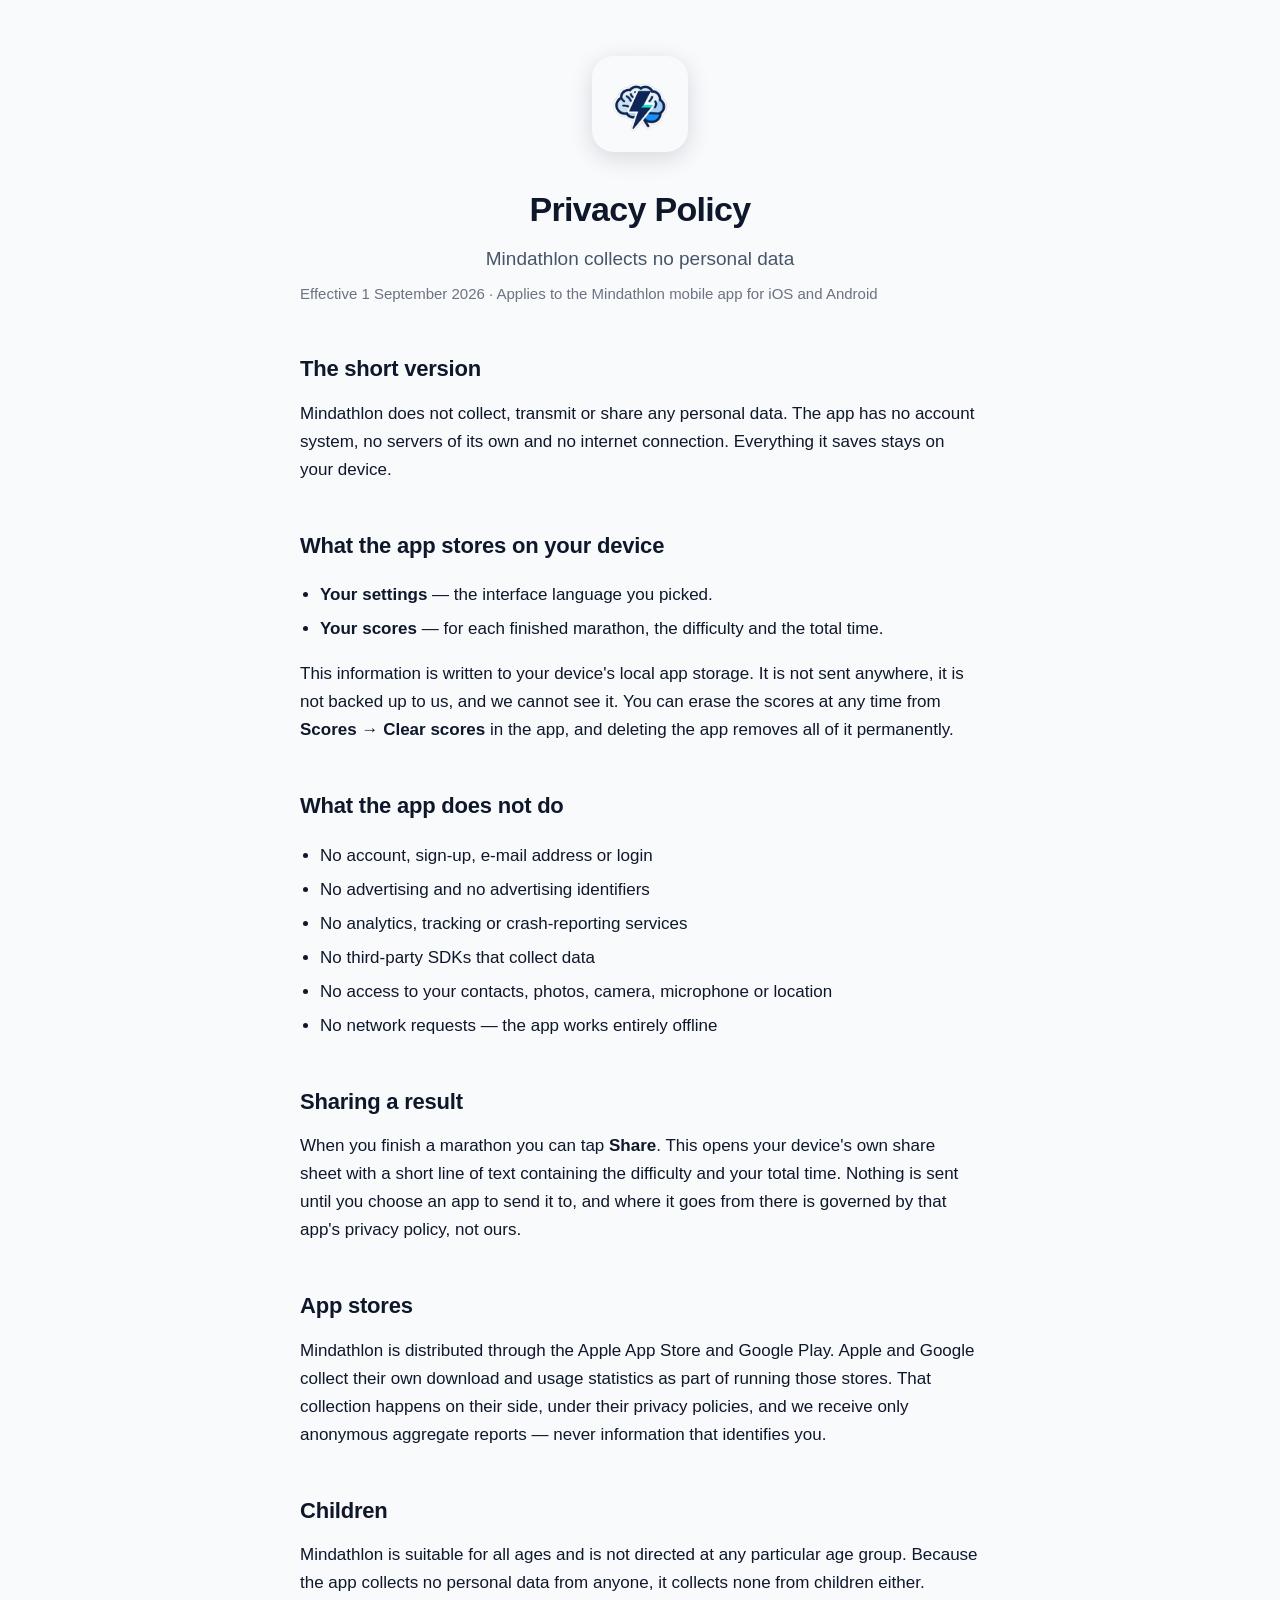
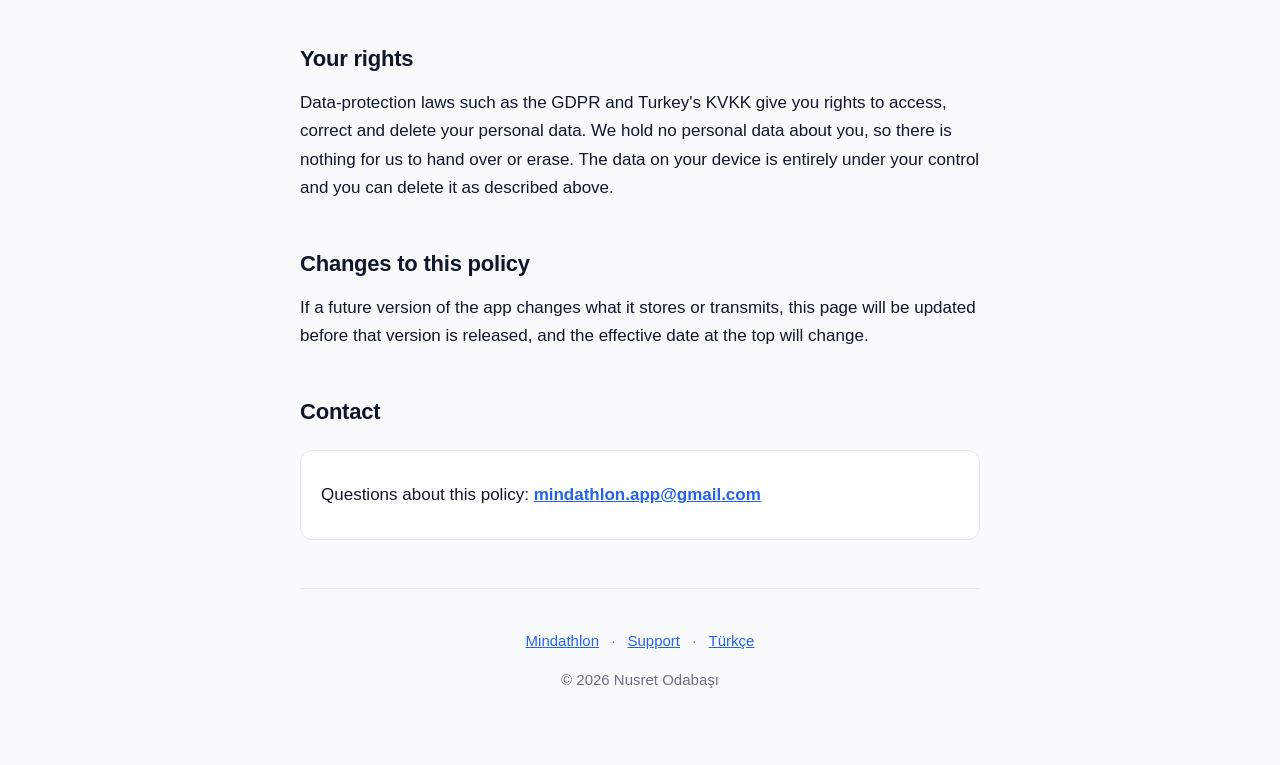
==== privacy/index.html @ 4aad87fe "Add Mindathlon website: landing, support and privacy pages in EN and TR" ====
<!DOCTYPE html>
<html lang="en">
<head>
<meta charset="utf-8">
<meta name="viewport" content="width=device-width, initial-scale=1">
<title>Mindathlon — Privacy Policy</title>
<meta name="description" content="Mindathlon collects no personal data. Everything the app stores stays on your device.">
<link rel="icon" href="../assets/logo.png">
<link rel="stylesheet" href="../assets/style.css">
<link rel="alternate" hreflang="en" href="https://nodabasi.github.io/mindathlon/privacy/">
<link rel="alternate" hreflang="tr" href="https://nodabasi.github.io/mindathlon/tr/privacy/">
</head>
<body>
<div class="wrap">

<header>
  <img src="../assets/logo.png" alt="Mindathlon">
  <h1>Privacy Policy</h1>
  <p class="tagline">Mindathlon collects no personal data</p>
</header>

<p class="meta">Effective 1 September 2026 · Applies to the Mindathlon mobile app for
iOS and Android</p>

<h2>The short version</h2>
<p>Mindathlon does not collect, transmit or share any personal data. The app has no
account system, no servers of its own and no internet connection. Everything it saves
stays on your device.</p>

<h2>What the app stores on your device</h2>
<ul class="plain">
  <li><b>Your settings</b> — the interface language you picked.</li>
  <li><b>Your scores</b> — for each finished marathon, the difficulty and the total time.</li>
</ul>
<p>This information is written to your device's local app storage. It is not sent
anywhere, it is not backed up to us, and we cannot see it. You can erase the scores at
any time from <b>Scores → Clear scores</b> in the app, and deleting the app removes all
of it permanently.</p>

<h2>What the app does not do</h2>
<ul class="plain">
  <li>No account, sign-up, e-mail address or login</li>
  <li>No advertising and no advertising identifiers</li>
  <li>No analytics, tracking or crash-reporting services</li>
  <li>No third-party SDKs that collect data</li>
  <li>No access to your contacts, photos, camera, microphone or location</li>
  <li>No network requests — the app works entirely offline</li>
</ul>

<h2>Sharing a result</h2>
<p>When you finish a marathon you can tap <b>Share</b>. This opens your device's own
share sheet with a short line of text containing the difficulty and your total time.
Nothing is sent until you choose an app to send it to, and where it goes from there is
governed by that app's privacy policy, not ours.</p>

<h2>App stores</h2>
<p>Mindathlon is distributed through the Apple App Store and Google Play. Apple and
Google collect their own download and usage statistics as part of running those stores.
That collection happens on their side, under their privacy policies, and we receive only
anonymous aggregate reports — never information that identifies you.</p>

<h2>Children</h2>
<p>Mindathlon is suitable for all ages and is not directed at any particular age group.
Because the app collects no personal data from anyone, it collects none from children
either.</p>

<h2>Your rights</h2>
<p>Data-protection laws such as the GDPR and Turkey's KVKK give you rights to access,
correct and delete your personal data. We hold no personal data about you, so there is
nothing for us to hand over or erase. The data on your device is entirely under your
control and you can delete it as described above.</p>

<h2>Changes to this policy</h2>
<p>If a future version of the app changes what it stores or transmits, this page will be
updated before that version is released, and the effective date at the top will change.</p>

<h2>Contact</h2>
<div class="contact">
  <p>Questions about this policy:
  <a href="mailto:mindathlon.app@gmail.com">mindathlon.app@gmail.com</a></p>
</div>

<hr>
<footer>
  <a href="../">Mindathlon</a> ·
  <a href="../support/">Support</a> ·
  <a href="../tr/privacy/" hreflang="tr">Türkçe</a>
  <div class="copyright">© 2026 Nusret Odabaşı</div>
</footer>

</div>
</body>
</html>
---- assets/style.css ----
/* Shared stylesheet for every page. Palette mirrors the app: slate ink on a
   near-white ground, with the four game colours used as accents. */

:root {
  --ink: #0f172a;
  --ink-soft: #475569;
  --ink-faint: #6b7280;
  --ground: #f8fafc;
  --card: #ffffff;
  --line: #e2e8f0;
  --blue: #2563eb;
  --green: #16a34a;
  --red: #dc2626;
  --yellow: #ca8a04;
}

@media (prefers-color-scheme: dark) {
  :root {
    --ink: #f1f5f9;
    --ink-soft: #cbd5e1;
    --ink-faint: #94a3b8;
    --ground: #0f172a;
    --card: #172033;
    --line: #334155;
    --blue: #60a5fa;
    --green: #4ade80;
    --red: #f87171;
    --yellow: #fde047;
  }
}

* { box-sizing: border-box; }

body {
  margin: 0;
  padding: 0 20px 72px;
  background: var(--ground);
  color: var(--ink);
  font: 17px/1.65 -apple-system, BlinkMacSystemFont, "Segoe UI", Roboto, Helvetica, Arial, sans-serif;
  -webkit-text-size-adjust: 100%;
}

.wrap { max-width: 680px; margin: 0 auto; }

/* Header */

header { padding: 56px 0 8px; text-align: center; }

header img {
  width: 96px;
  height: 96px;
  border-radius: 22px;
  box-shadow: 0 6px 24px rgb(15 23 42 / 0.14);
}

h1 {
  margin: 20px 0 6px;
  font-size: 34px;
  letter-spacing: -0.02em;
}

.tagline {
  margin: 0;
  color: var(--ink-soft);
  font-size: 19px;
}

/* Sections */

h2 {
  margin: 44px 0 12px;
  font-size: 22px;
  letter-spacing: -0.01em;
}

h3 {
  margin: 28px 0 4px;
  font-size: 17px;
}

p { margin: 12px 0; }

a { color: var(--blue); }

hr {
  margin: 48px 0 0;
  border: 0;
  border-top: 1px solid var(--line);
}

/* Game list on the landing page */

.games { list-style: none; margin: 16px 0; padding: 0; }

.games li {
  background: var(--card);
  border: 1px solid var(--line);
  border-radius: 12px;
  padding: 14px 16px;
  margin-bottom: 10px;
}

.games b { display: block; }

.games span { color: var(--ink-soft); font-size: 15px; }

.games li:nth-child(1) b { color: var(--green); }
.games li:nth-child(2) b { color: var(--red); }
.games li:nth-child(3) b { color: var(--blue); }
.games li:nth-child(4) b { color: var(--yellow); }
.games li:nth-child(5) b { color: var(--green); }
.games li:nth-child(6) b { color: var(--blue); }

/* Plain bullet lists */

ul.plain { padding-left: 20px; }
ul.plain li { margin: 6px 0; }

/* Contact box */

.contact {
  background: var(--card);
  border: 1px solid var(--line);
  border-radius: 12px;
  padding: 18px 20px;
  margin: 20px 0;
}

.contact a { font-weight: 600; }

/* Meta line under a policy heading */

.meta { color: var(--ink-faint); font-size: 15px; margin-top: 0; }

/* Footer */

footer {
  margin-top: 20px;
  padding-top: 20px;
  color: var(--ink-faint);
  font-size: 15px;
  text-align: center;
}

footer a { margin: 0 8px; white-space: nowrap; }

footer .copyright { margin-top: 14px; }
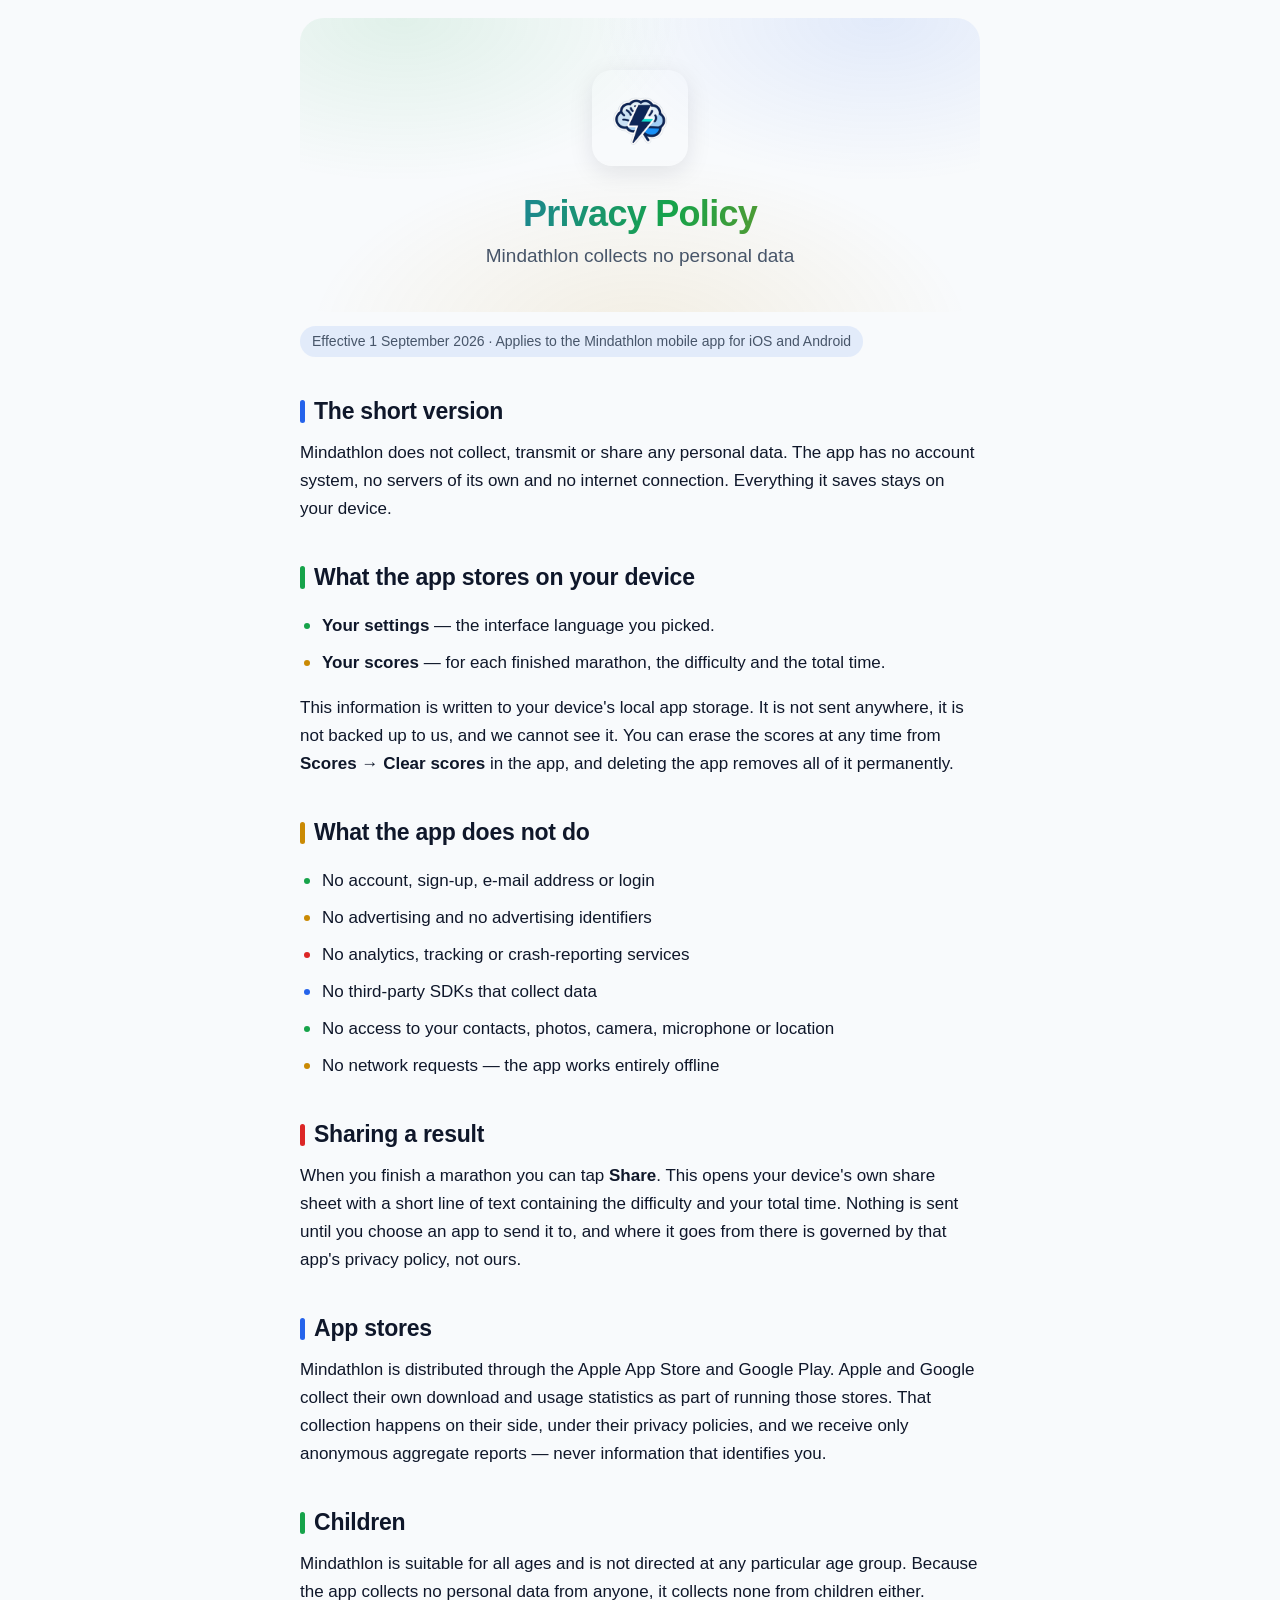
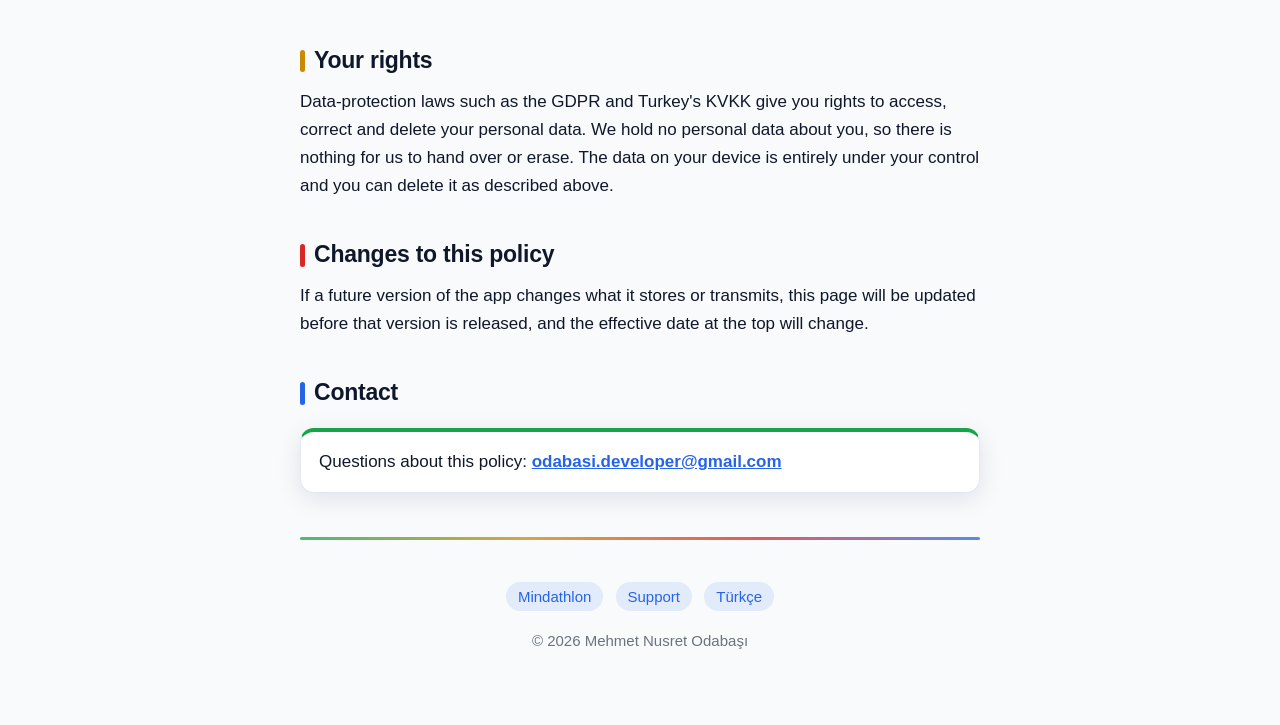
==== commit 67d75012: "Use odabasi.developer@gmail.com, full copyright name, colourful mobile-first styling" ====
--- a/privacy/index.html
+++ b/privacy/index.html
@@ -77,15 +77,15 @@
 <h2>Contact</h2>
 <div class="contact">
   <p>Questions about this policy:
-  <a href="mailto:mindathlon.app@gmail.com">mindathlon.app@gmail.com</a></p>
+  <a href="mailto:odabasi.developer@gmail.com">odabasi.developer@gmail.com</a></p>
 </div>
 
 <hr>
 <footer>
-  <a href="../">Mindathlon</a> ·
-  <a href="../support/">Support</a> ·
+  <a href="../">Mindathlon</a>
+  <a href="../support/">Support</a>
   <a href="../tr/privacy/" hreflang="tr">Türkçe</a>
-  <div class="copyright">© 2026 Nusret Odabaşı</div>
+  <div class="copyright">© 2026 Mehmet Nusret Odabaşı</div>
 </footer>
 
 </div>
--- a/assets/style.css
+++ b/assets/style.css
@@ -1,5 +1,9 @@
 /* Shared stylesheet for every page. Palette mirrors the app: slate ink on a
-   near-white ground, with the four game colours used as accents. */
+   near-white ground, with the four game colours (green, red, yellow, blue)
+   carried through headings, cards and bullets as accents.
+
+   Mobile first: the base rules target a phone, and the only media queries widen
+   things for larger screens or adapt to a dark colour scheme. */
 
 :root {
   --ink: #0f172a;
@@ -8,10 +12,19 @@
   --ground: #f8fafc;
   --card: #ffffff;
   --line: #e2e8f0;
-  --blue: #2563eb;
+
   --green: #16a34a;
   --red: #dc2626;
   --yellow: #ca8a04;
+  --blue: #2563eb;
+
+  /* Same four hues at low alpha, for card and badge fills. */
+  --green-tint: #16a34a1a;
+  --red-tint: #dc26261a;
+  --yellow-tint: #ca8a041a;
+  --blue-tint: #2563eb1a;
+
+  --shadow: 0 6px 24px rgb(15 23 42 / 0.10);
 }
 
 @media (prefers-color-scheme: dark) {
@@ -19,13 +32,21 @@
     --ink: #f1f5f9;
     --ink-soft: #cbd5e1;
     --ink-faint: #94a3b8;
-    --ground: #0f172a;
+    --ground: #0b1220;
     --card: #172033;
     --line: #334155;
-    --blue: #60a5fa;
+
     --green: #4ade80;
     --red: #f87171;
     --yellow: #fde047;
+    --blue: #60a5fa;
+
+    --green-tint: #4ade8024;
+    --red-tint: #f8717124;
+    --yellow-tint: #fde04724;
+    --blue-tint: #60a5fa24;
+
+    --shadow: 0 6px 24px rgb(0 0 0 / 0.35);
   }
 }
 
@@ -33,49 +54,86 @@
 
 body {
   margin: 0;
-  padding: 0 20px 72px;
+  padding: 0 18px 64px;
   background: var(--ground);
   color: var(--ink);
   font: 17px/1.65 -apple-system, BlinkMacSystemFont, "Segoe UI", Roboto, Helvetica, Arial, sans-serif;
   -webkit-text-size-adjust: 100%;
-}
+  overflow-wrap: break-word;
+}
+
+img { max-width: 100%; }
 
 .wrap { max-width: 680px; margin: 0 auto; }
 
-/* Header */
-
-header { padding: 56px 0 8px; text-align: center; }
+/* Header — a tinted band carrying all four game colours */
+
+header {
+  position: relative;
+  margin: 18px 0 8px;
+  padding: 40px 20px 32px;
+  text-align: center;
+  border-radius: 24px;
+  background:
+    radial-gradient(60% 80% at 15% 0%, var(--green-tint), transparent 70%),
+    radial-gradient(60% 80% at 85% 0%, var(--blue-tint), transparent 70%),
+    radial-gradient(70% 90% at 50% 110%, var(--yellow-tint), transparent 70%);
+}
 
 header img {
-  width: 96px;
-  height: 96px;
-  border-radius: 22px;
-  box-shadow: 0 6px 24px rgb(15 23 42 / 0.14);
+  width: 84px;
+  height: 84px;
+  border-radius: 20px;
+  box-shadow: var(--shadow);
 }
 
 h1 {
-  margin: 20px 0 6px;
-  font-size: 34px;
+  margin: 18px 0 6px;
+  font-size: clamp(28px, 8vw, 36px);
+  line-height: 1.15;
   letter-spacing: -0.02em;
+  background: linear-gradient(100deg, var(--blue), var(--green) 55%, var(--yellow));
+  -webkit-background-clip: text;
+  background-clip: text;
+  color: transparent;
 }
 
 .tagline {
   margin: 0;
   color: var(--ink-soft);
-  font-size: 19px;
-}
-
-/* Sections */
+  font-size: clamp(16px, 4.4vw, 19px);
+}
+
+/* Section headings — a coloured bar that cycles through the four hues */
 
 h2 {
-  margin: 44px 0 12px;
-  font-size: 22px;
+  position: relative;
+  margin: 40px 0 12px;
+  padding-left: 14px;
+  font-size: clamp(20px, 5.4vw, 23px);
+  line-height: 1.3;
   letter-spacing: -0.01em;
 }
 
+h2::before {
+  content: "";
+  position: absolute;
+  left: 0;
+  top: 0.16em;
+  bottom: 0.16em;
+  width: 5px;
+  border-radius: 3px;
+  background: var(--blue);
+}
+
+h2:nth-of-type(4n + 2)::before { background: var(--green); }
+h2:nth-of-type(4n + 3)::before { background: var(--yellow); }
+h2:nth-of-type(4n + 4)::before { background: var(--red); }
+
 h3 {
-  margin: 28px 0 4px;
+  margin: 26px 0 4px;
   font-size: 17px;
+  color: var(--blue);
 }
 
 p { margin: 12px 0; }
@@ -83,65 +141,147 @@
 a { color: var(--blue); }
 
 hr {
-  margin: 48px 0 0;
+  margin: 44px 0 0;
   border: 0;
-  border-top: 1px solid var(--line);
-}
-
-/* Game list on the landing page */
-
-.games { list-style: none; margin: 16px 0; padding: 0; }
+  height: 3px;
+  border-radius: 2px;
+  background: linear-gradient(90deg, var(--green), var(--yellow), var(--red), var(--blue));
+  opacity: 0.75;
+}
+
+/* Stage list on the landing page — numbered badge in each game's own colour */
+
+.games {
+  list-style: none;
+  margin: 18px 0;
+  padding: 0;
+  counter-reset: stage;
+}
 
 .games li {
+  position: relative;
+  counter-increment: stage;
   background: var(--card);
   border: 1px solid var(--line);
-  border-radius: 12px;
-  padding: 14px 16px;
+  border-left: 5px solid var(--blue);
+  border-radius: 14px;
+  padding: 14px 16px 14px 56px;
   margin-bottom: 10px;
-}
-
-.games b { display: block; }
+  box-shadow: var(--shadow);
+}
+
+.games li::before {
+  content: counter(stage);
+  position: absolute;
+  left: 14px;
+  top: 15px;
+  width: 28px;
+  height: 28px;
+  border-radius: 50%;
+  display: grid;
+  place-items: center;
+  font-size: 14px;
+  font-weight: 700;
+  color: var(--blue);
+  background: var(--blue-tint);
+}
+
+.games b { display: block; font-size: 17px; }
 
 .games span { color: var(--ink-soft); font-size: 15px; }
 
+.games li:nth-child(1) { border-left-color: var(--green); }
 .games li:nth-child(1) b { color: var(--green); }
+.games li:nth-child(1)::before { color: var(--green); background: var(--green-tint); }
+
+.games li:nth-child(2) { border-left-color: var(--red); }
 .games li:nth-child(2) b { color: var(--red); }
+.games li:nth-child(2)::before { color: var(--red); background: var(--red-tint); }
+
+.games li:nth-child(3) { border-left-color: var(--blue); }
 .games li:nth-child(3) b { color: var(--blue); }
+
+.games li:nth-child(4) { border-left-color: var(--yellow); }
 .games li:nth-child(4) b { color: var(--yellow); }
+.games li:nth-child(4)::before { color: var(--yellow); background: var(--yellow-tint); }
+
+.games li:nth-child(5) { border-left-color: var(--green); }
 .games li:nth-child(5) b { color: var(--green); }
+.games li:nth-child(5)::before { color: var(--green); background: var(--green-tint); }
+
+.games li:nth-child(6) { border-left-color: var(--blue); }
 .games li:nth-child(6) b { color: var(--blue); }
 
-/* Plain bullet lists */
-
-ul.plain { padding-left: 20px; }
-ul.plain li { margin: 6px 0; }
+/* Plain bullet lists — coloured markers, cycling */
+
+ul.plain { padding-left: 22px; }
+
+ul.plain li { margin: 7px 0; }
+
+ul.plain li::marker { color: var(--blue); font-size: 1.1em; }
+ul.plain li:nth-child(4n + 1)::marker { color: var(--green); }
+ul.plain li:nth-child(4n + 2)::marker { color: var(--yellow); }
+ul.plain li:nth-child(4n + 3)::marker { color: var(--red); }
 
 /* Contact box */
 
 .contact {
   background: var(--card);
   border: 1px solid var(--line);
-  border-radius: 12px;
-  padding: 18px 20px;
+  border-top: 4px solid var(--green);
+  border-radius: 14px;
+  padding: 16px 18px;
   margin: 20px 0;
-}
-
+  box-shadow: var(--shadow);
+}
+
+.contact p:first-child { margin-top: 0; }
+.contact p:last-child { margin-bottom: 0; }
 .contact a { font-weight: 600; }
 
-/* Meta line under a policy heading */
-
-.meta { color: var(--ink-faint); font-size: 15px; margin-top: 0; }
+/* Effective-date line under a policy heading */
+
+.meta {
+  display: inline-block;
+  margin: 6px 0 0;
+  padding: 5px 12px;
+  border-radius: 999px;
+  background: var(--blue-tint);
+  color: var(--ink-soft);
+  font-size: 14px;
+  line-height: 1.5;
+}
 
 /* Footer */
 
 footer {
-  margin-top: 20px;
-  padding-top: 20px;
+  margin-top: 22px;
+  padding-top: 18px;
   color: var(--ink-faint);
   font-size: 15px;
+  line-height: 2.2;
   text-align: center;
 }
 
-footer a { margin: 0 8px; white-space: nowrap; }
-
-footer .copyright { margin-top: 14px; }
+footer a {
+  margin: 0 4px;
+  padding: 6px 12px;
+  border-radius: 999px;
+  background: var(--blue-tint);
+  color: var(--blue);
+  text-decoration: none;
+  white-space: nowrap;
+}
+
+footer a:hover { text-decoration: underline; }
+
+footer .copyright { margin-top: 16px; line-height: 1.6; }
+
+/* Wider screens */
+
+@media (min-width: 560px) {
+  body { padding: 0 24px 72px; }
+  header { padding: 52px 24px 40px; }
+  header img { width: 96px; height: 96px; }
+  .games li { padding-right: 20px; }
+}
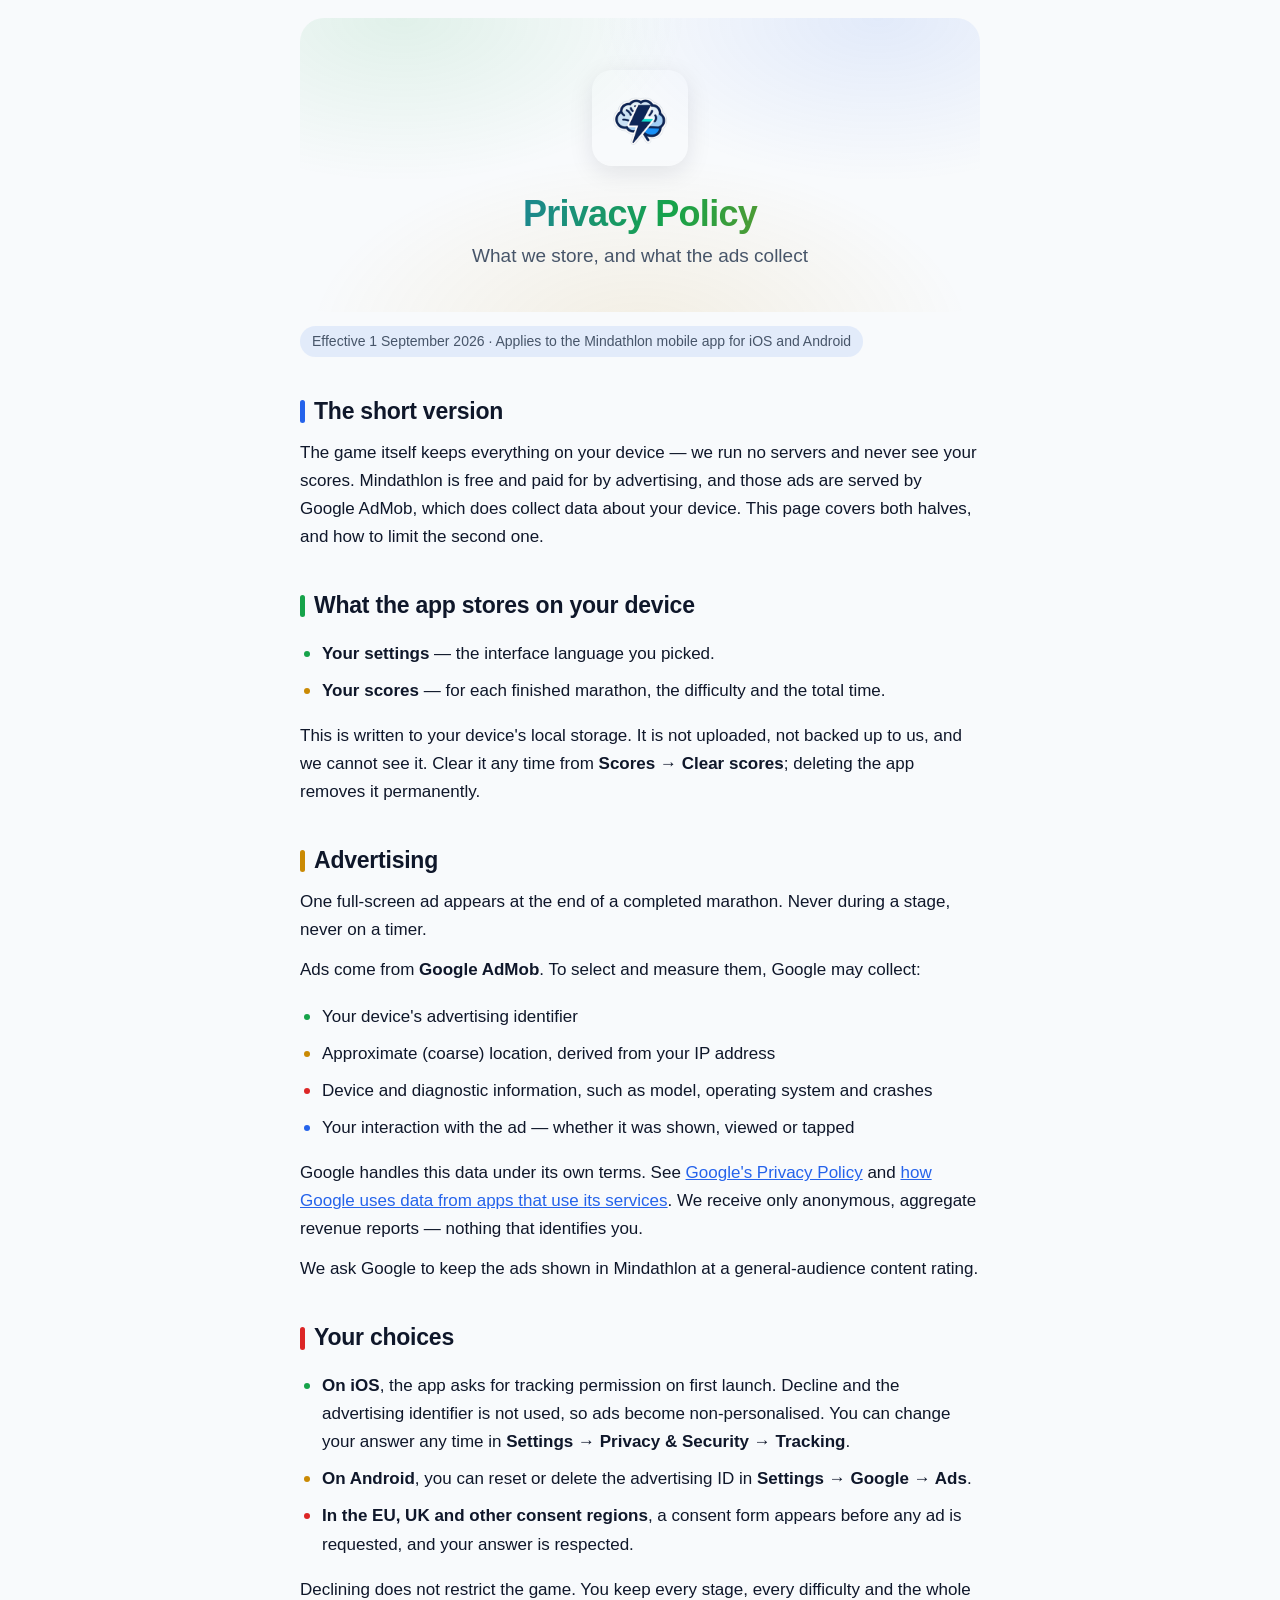
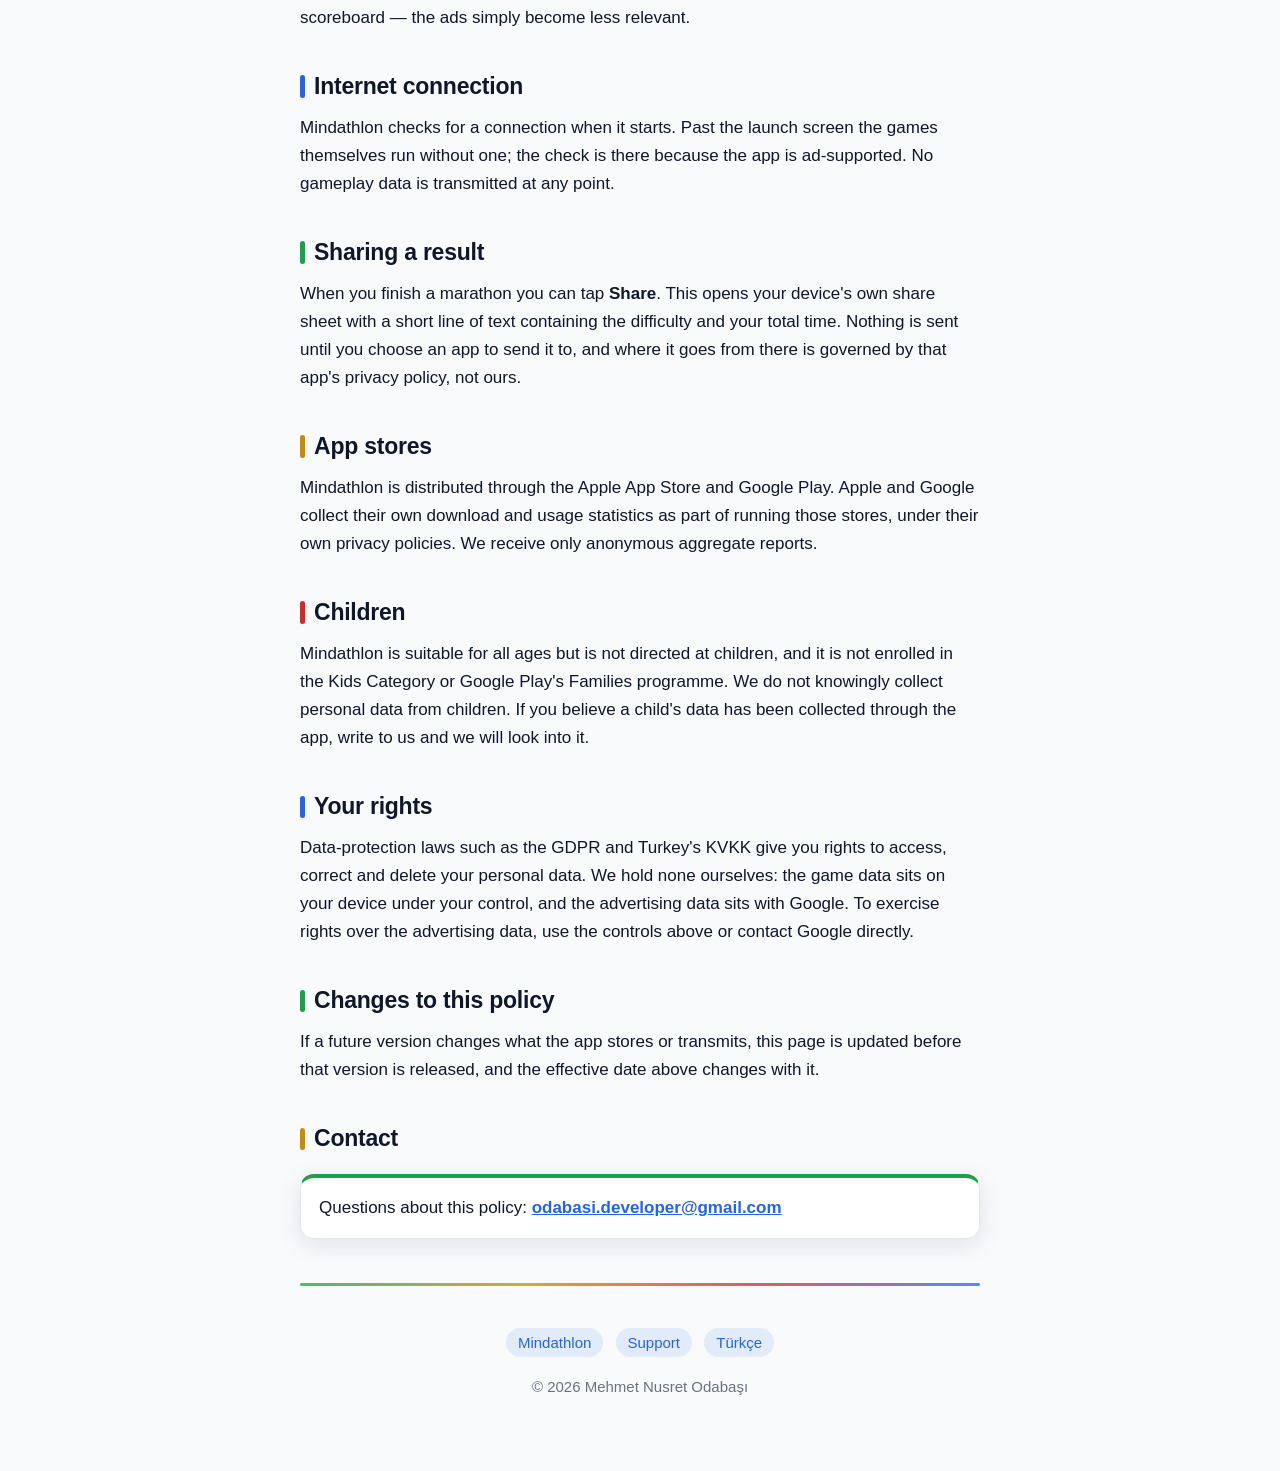
==== commit 361a654b: "Rewrite privacy and feature claims for the ad-supported build The app now shows an AdMob interstitia" ====
--- a/privacy/index.html
+++ b/privacy/index.html
@@ -4,7 +4,7 @@
 <meta charset="utf-8">
 <meta name="viewport" content="width=device-width, initial-scale=1">
 <title>Mindathlon — Privacy Policy</title>
-<meta name="description" content="Mindathlon collects no personal data. Everything the app stores stays on your device.">
+<meta name="description" content="What Mindathlon stores on your device, what Google AdMob collects to show ads, and how to control it.">
 <link rel="icon" href="../assets/logo.png">
 <link rel="stylesheet" href="../assets/style.css">
 <link rel="alternate" hreflang="en" href="https://nodabasi.github.io/mindathlon/privacy/">
@@ -16,36 +16,62 @@
 <header>
   <img src="../assets/logo.png" alt="Mindathlon">
   <h1>Privacy Policy</h1>
-  <p class="tagline">Mindathlon collects no personal data</p>
+  <p class="tagline">What we store, and what the ads collect</p>
 </header>
 
 <p class="meta">Effective 1 September 2026 · Applies to the Mindathlon mobile app for
 iOS and Android</p>
 
 <h2>The short version</h2>
-<p>Mindathlon does not collect, transmit or share any personal data. The app has no
-account system, no servers of its own and no internet connection. Everything it saves
-stays on your device.</p>
+<p>The game itself keeps everything on your device — we run no servers and never see
+your scores. Mindathlon is free and paid for by advertising, and those ads are served by
+Google AdMob, which does collect data about your device. This page covers both halves,
+and how to limit the second one.</p>
 
 <h2>What the app stores on your device</h2>
 <ul class="plain">
   <li><b>Your settings</b> — the interface language you picked.</li>
   <li><b>Your scores</b> — for each finished marathon, the difficulty and the total time.</li>
 </ul>
-<p>This information is written to your device's local app storage. It is not sent
-anywhere, it is not backed up to us, and we cannot see it. You can erase the scores at
-any time from <b>Scores → Clear scores</b> in the app, and deleting the app removes all
-of it permanently.</p>
+<p>This is written to your device's local storage. It is not uploaded, not backed up to
+us, and we cannot see it. Clear it any time from <b>Scores → Clear scores</b>; deleting
+the app removes it permanently.</p>
 
-<h2>What the app does not do</h2>
+<h2>Advertising</h2>
+<p>One full-screen ad appears at the end of a completed marathon. Never during a stage,
+never on a timer.</p>
+<p>Ads come from <b>Google AdMob</b>. To select and measure them, Google may collect:</p>
 <ul class="plain">
-  <li>No account, sign-up, e-mail address or login</li>
-  <li>No advertising and no advertising identifiers</li>
-  <li>No analytics, tracking or crash-reporting services</li>
-  <li>No third-party SDKs that collect data</li>
-  <li>No access to your contacts, photos, camera, microphone or location</li>
-  <li>No network requests — the app works entirely offline</li>
+  <li>Your device's advertising identifier</li>
+  <li>Approximate (coarse) location, derived from your IP address</li>
+  <li>Device and diagnostic information, such as model, operating system and crashes</li>
+  <li>Your interaction with the ad — whether it was shown, viewed or tapped</li>
 </ul>
+<p>Google handles this data under its own terms. See
+<a href="https://policies.google.com/privacy">Google's Privacy Policy</a> and
+<a href="https://business.safety.google/adsservices/">how Google uses data from apps that
+use its services</a>. We receive only anonymous, aggregate revenue reports — nothing that
+identifies you.</p>
+<p>We ask Google to keep the ads shown in Mindathlon at a general-audience content
+rating.</p>
+
+<h2>Your choices</h2>
+<ul class="plain">
+  <li><b>On iOS</b>, the app asks for tracking permission on first launch. Decline and the
+  advertising identifier is not used, so ads become non-personalised. You can change your
+  answer any time in <b>Settings → Privacy &amp; Security → Tracking</b>.</li>
+  <li><b>On Android</b>, you can reset or delete the advertising ID in
+  <b>Settings → Google → Ads</b>.</li>
+  <li><b>In the EU, UK and other consent regions</b>, a consent form appears before any ad
+  is requested, and your answer is respected.</li>
+</ul>
+<p>Declining does not restrict the game. You keep every stage, every difficulty and the
+whole scoreboard — the ads simply become less relevant.</p>
+
+<h2>Internet connection</h2>
+<p>Mindathlon checks for a connection when it starts. Past the launch screen the games
+themselves run without one; the check is there because the app is ad-supported. No
+gameplay data is transmitted at any point.</p>
 
 <h2>Sharing a result</h2>
 <p>When you finish a marathon you can tap <b>Share</b>. This opens your device's own
@@ -55,24 +81,24 @@
 
 <h2>App stores</h2>
 <p>Mindathlon is distributed through the Apple App Store and Google Play. Apple and
-Google collect their own download and usage statistics as part of running those stores.
-That collection happens on their side, under their privacy policies, and we receive only
-anonymous aggregate reports — never information that identifies you.</p>
+Google collect their own download and usage statistics as part of running those stores,
+under their own privacy policies. We receive only anonymous aggregate reports.</p>
 
 <h2>Children</h2>
-<p>Mindathlon is suitable for all ages and is not directed at any particular age group.
-Because the app collects no personal data from anyone, it collects none from children
-either.</p>
+<p>Mindathlon is suitable for all ages but is not directed at children, and it is not
+enrolled in the Kids Category or Google Play's Families programme. We do not knowingly
+collect personal data from children. If you believe a child's data has been collected
+through the app, write to us and we will look into it.</p>
 
 <h2>Your rights</h2>
 <p>Data-protection laws such as the GDPR and Turkey's KVKK give you rights to access,
-correct and delete your personal data. We hold no personal data about you, so there is
-nothing for us to hand over or erase. The data on your device is entirely under your
-control and you can delete it as described above.</p>
+correct and delete your personal data. We hold none ourselves: the game data sits on your
+device under your control, and the advertising data sits with Google. To exercise rights
+over the advertising data, use the controls above or contact Google directly.</p>
 
 <h2>Changes to this policy</h2>
-<p>If a future version of the app changes what it stores or transmits, this page will be
-updated before that version is released, and the effective date at the top will change.</p>
+<p>If a future version changes what the app stores or transmits, this page is updated
+before that version is released, and the effective date above changes with it.</p>
 
 <h2>Contact</h2>
 <div class="contact">
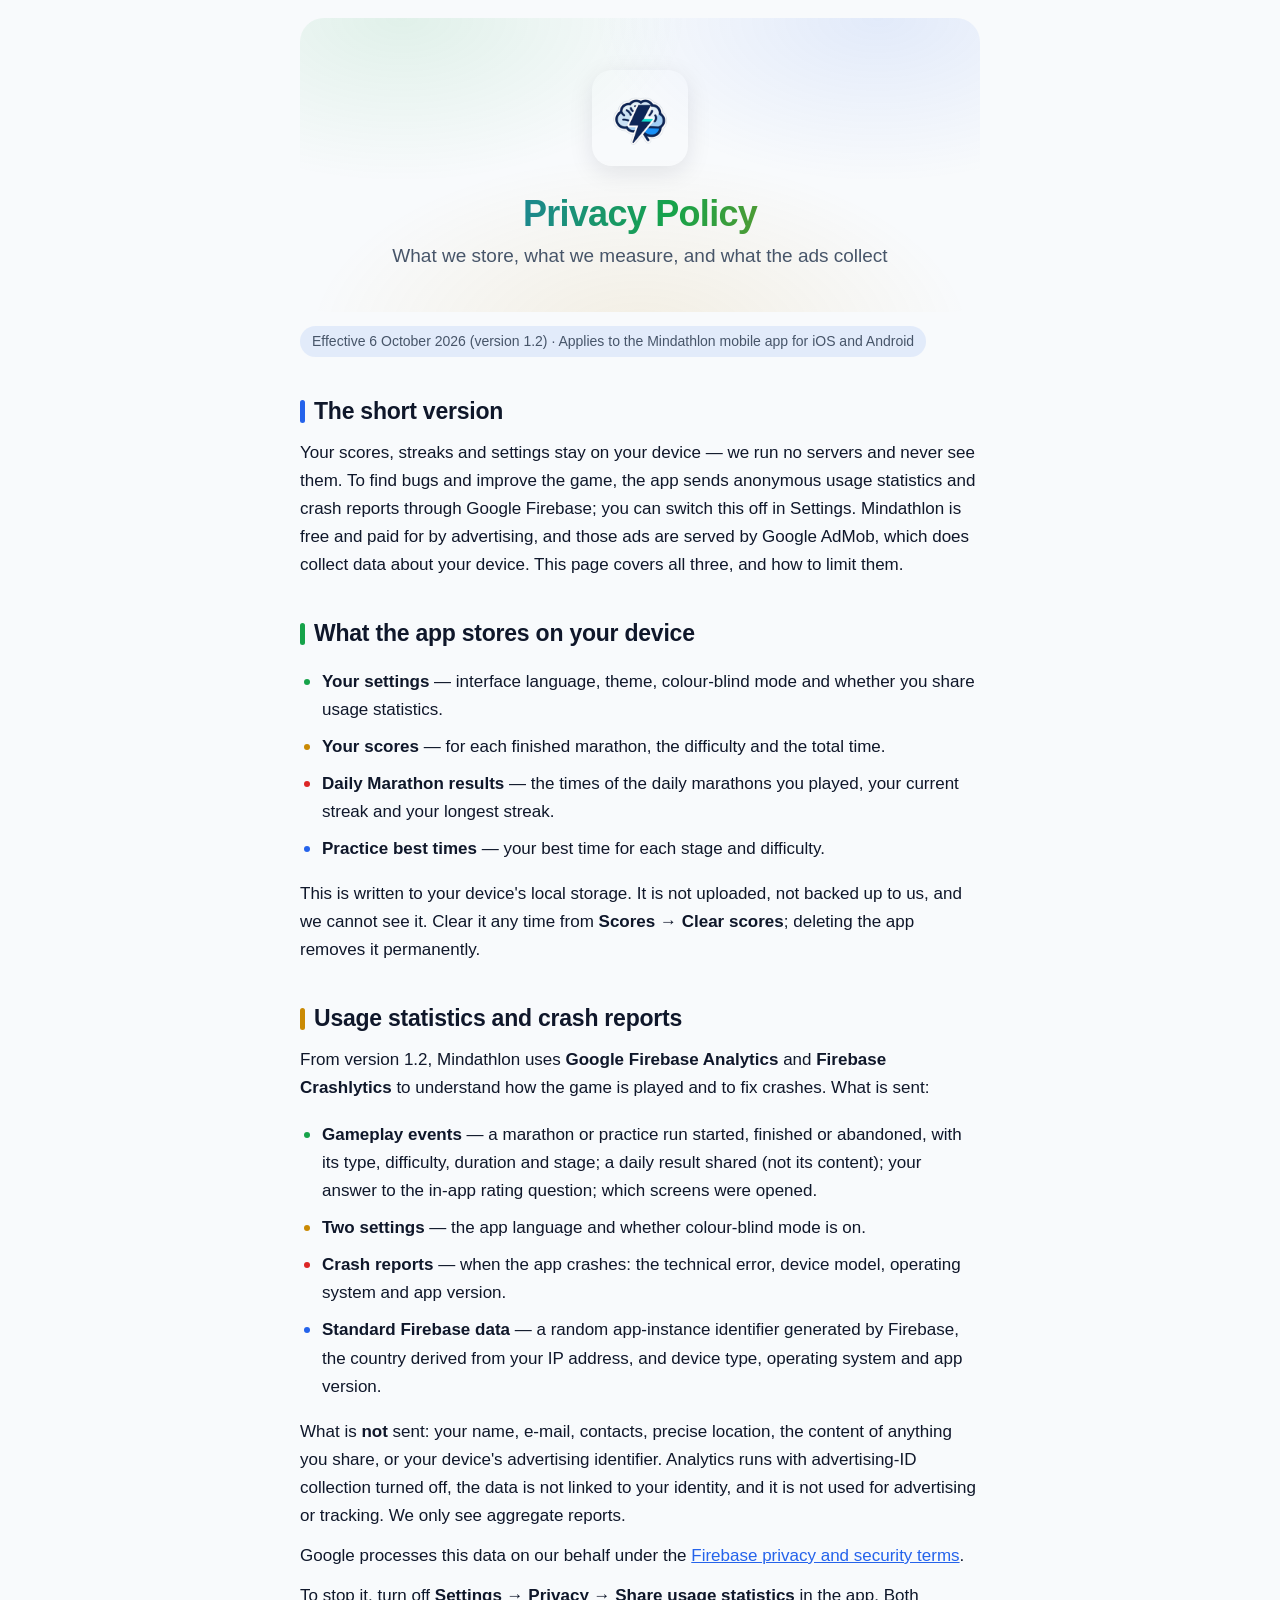
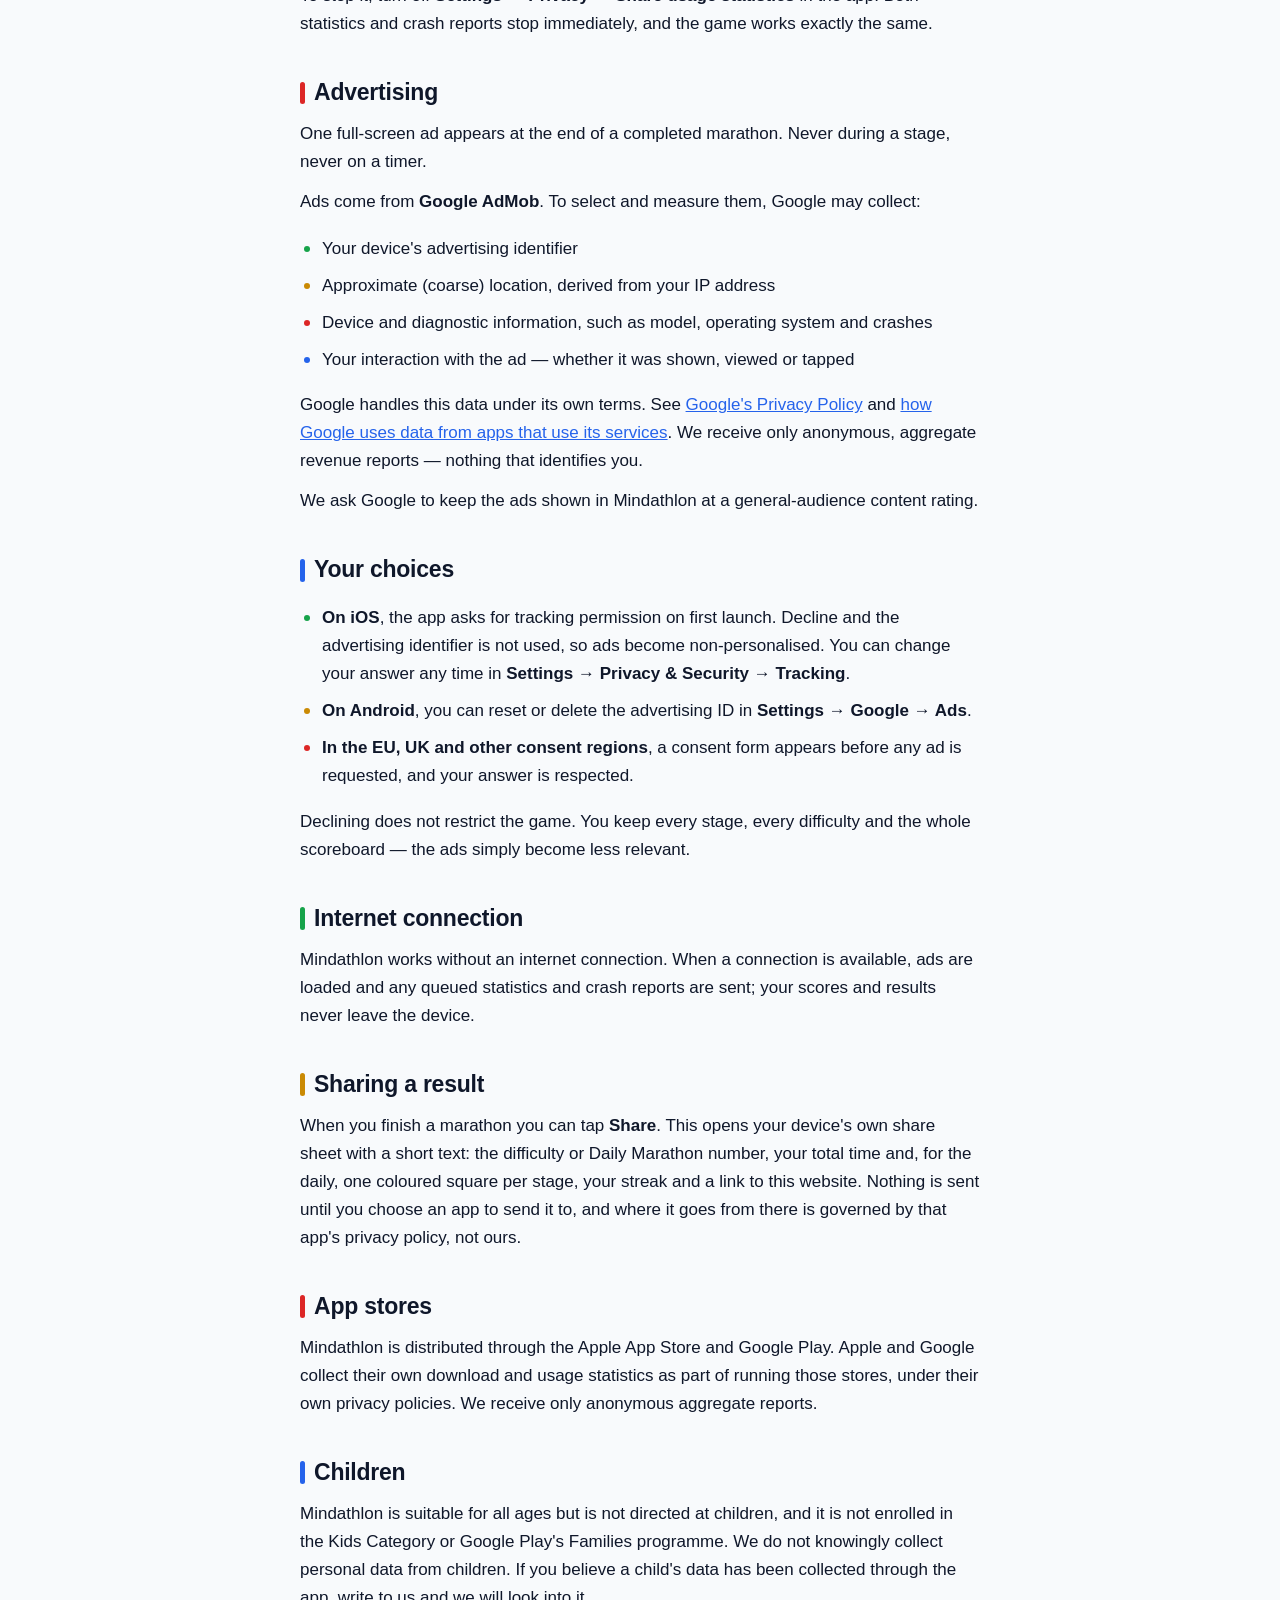
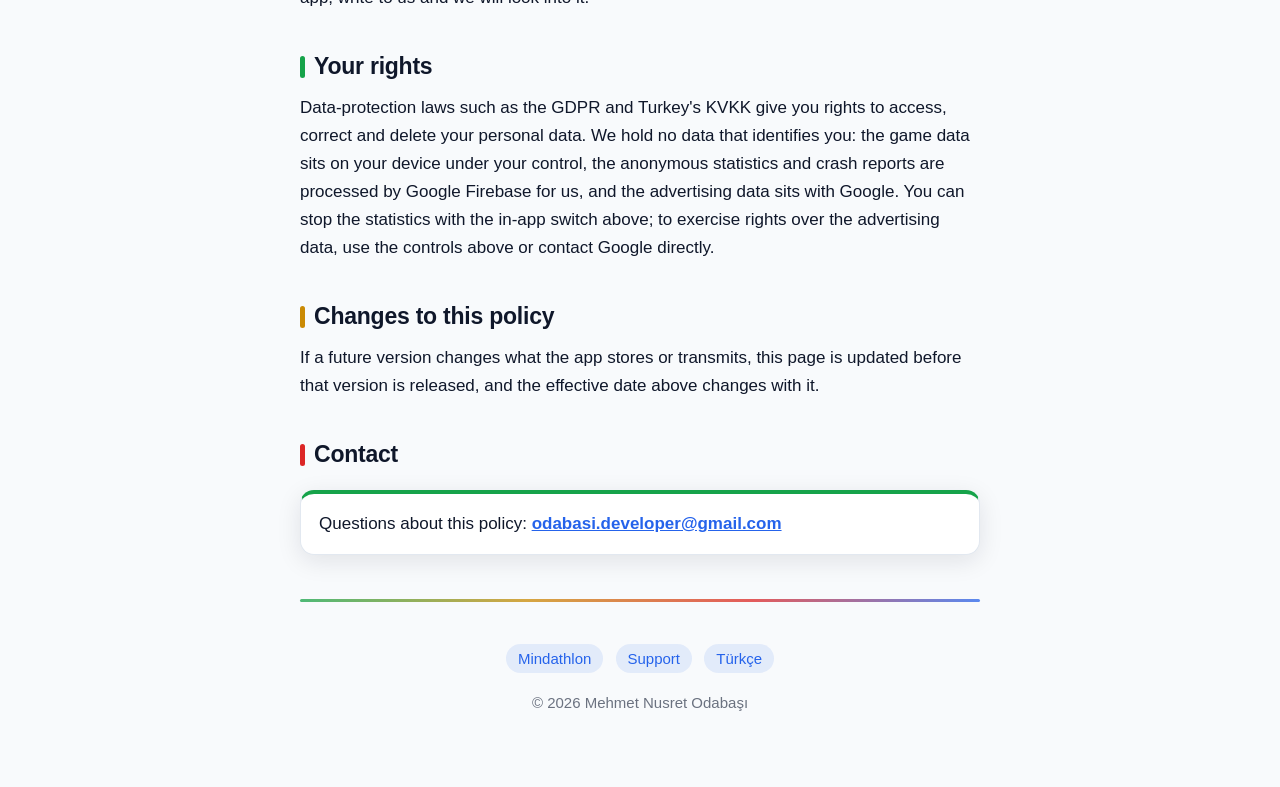
==== commit 1b15a1ae: "Describe Firebase Analytics and Crashlytics in the privacy policy for 1.2 Adds the usage statistics " ====
--- a/privacy/index.html
+++ b/privacy/index.html
@@ -4,7 +4,7 @@
 <meta charset="utf-8">
 <meta name="viewport" content="width=device-width, initial-scale=1">
 <title>Mindathlon — Privacy Policy</title>
-<meta name="description" content="What Mindathlon stores on your device, what Google AdMob collects to show ads, and how to control it.">
+<meta name="description" content="What Mindathlon stores on your device, the anonymous statistics and crash reports it sends, what Google AdMob collects to show ads, and how to control it.">
 <link rel="icon" href="../assets/logo.png">
 <link rel="stylesheet" href="../assets/style.css">
 <link rel="alternate" hreflang="en" href="https://nodabasi.github.io/mindathlon/privacy/">
@@ -16,26 +16,58 @@
 <header>
   <img src="../assets/logo.png" alt="Mindathlon">
   <h1>Privacy Policy</h1>
-  <p class="tagline">What we store, and what the ads collect</p>
+  <p class="tagline">What we store, what we measure, and what the ads collect</p>
 </header>
 
-<p class="meta">Effective 1 September 2026 · Applies to the Mindathlon mobile app for
+<p class="meta">Effective 6 October 2026 (version 1.2) · Applies to the Mindathlon mobile app for
 iOS and Android</p>
 
 <h2>The short version</h2>
-<p>The game itself keeps everything on your device — we run no servers and never see
-your scores. Mindathlon is free and paid for by advertising, and those ads are served by
-Google AdMob, which does collect data about your device. This page covers both halves,
-and how to limit the second one.</p>
+<p>Your scores, streaks and settings stay on your device — we run no servers and never
+see them. To find bugs and improve the game, the app sends anonymous usage statistics
+and crash reports through Google Firebase; you can switch this off in Settings.
+Mindathlon is free and paid for by advertising, and those ads are served by Google
+AdMob, which does collect data about your device. This page covers all three, and how
+to limit them.</p>
 
 <h2>What the app stores on your device</h2>
 <ul class="plain">
-  <li><b>Your settings</b> — the interface language you picked.</li>
+  <li><b>Your settings</b> — interface language, theme, colour-blind mode and whether
+  you share usage statistics.</li>
   <li><b>Your scores</b> — for each finished marathon, the difficulty and the total time.</li>
+  <li><b>Daily Marathon results</b> — the times of the daily marathons you played, your
+  current streak and your longest streak.</li>
+  <li><b>Practice best times</b> — your best time for each stage and difficulty.</li>
 </ul>
 <p>This is written to your device's local storage. It is not uploaded, not backed up to
 us, and we cannot see it. Clear it any time from <b>Scores → Clear scores</b>; deleting
 the app removes it permanently.</p>
+
+<h2>Usage statistics and crash reports</h2>
+<p>From version 1.2, Mindathlon uses <b>Google Firebase Analytics</b> and
+<b>Firebase Crashlytics</b> to understand how the game is played and to fix crashes.
+What is sent:</p>
+<ul class="plain">
+  <li><b>Gameplay events</b> — a marathon or practice run started, finished or
+  abandoned, with its type, difficulty, duration and stage; a daily result shared (not
+  its content); your answer to the in-app rating question; which screens were opened.</li>
+  <li><b>Two settings</b> — the app language and whether colour-blind mode is on.</li>
+  <li><b>Crash reports</b> — when the app crashes: the technical error, device model,
+  operating system and app version.</li>
+  <li><b>Standard Firebase data</b> — a random app-instance identifier generated by
+  Firebase, the country derived from your IP address, and device type, operating system
+  and app version.</li>
+</ul>
+<p>What is <b>not</b> sent: your name, e-mail, contacts, precise location, the content of
+anything you share, or your device's advertising identifier. Analytics runs with
+advertising-ID collection turned off, the data is not linked to your identity, and it is
+not used for advertising or tracking. We only see aggregate reports.</p>
+<p>Google processes this data on our behalf under the
+<a href="https://firebase.google.com/support/privacy">Firebase privacy and security
+terms</a>.</p>
+<p>To stop it, turn off <b>Settings → Privacy → Share usage statistics</b> in the app.
+Both statistics and crash reports stop immediately, and the game works exactly the
+same.</p>
 
 <h2>Advertising</h2>
 <p>One full-screen ad appears at the end of a completed marathon. Never during a stage,
@@ -69,13 +101,15 @@
 whole scoreboard — the ads simply become less relevant.</p>
 
 <h2>Internet connection</h2>
-<p>Mindathlon checks for a connection when it starts. Past the launch screen the games
-themselves run without one; the check is there because the app is ad-supported. No
-gameplay data is transmitted at any point.</p>
+<p>Mindathlon works without an internet connection. When a connection is available, ads
+are loaded and any queued statistics and crash reports are sent; your scores and
+results never leave the device.</p>
 
 <h2>Sharing a result</h2>
 <p>When you finish a marathon you can tap <b>Share</b>. This opens your device's own
-share sheet with a short line of text containing the difficulty and your total time.
+share sheet with a short text: the difficulty or Daily Marathon number, your total time
+and, for the daily, one coloured square per stage, your streak and a link to this
+website.
 Nothing is sent until you choose an app to send it to, and where it goes from there is
 governed by that app's privacy policy, not ours.</p>
 
@@ -92,9 +126,11 @@
 
 <h2>Your rights</h2>
 <p>Data-protection laws such as the GDPR and Turkey's KVKK give you rights to access,
-correct and delete your personal data. We hold none ourselves: the game data sits on your
-device under your control, and the advertising data sits with Google. To exercise rights
-over the advertising data, use the controls above or contact Google directly.</p>
+correct and delete your personal data. We hold no data that identifies you: the game data sits on your
+device under your control, the anonymous statistics and crash reports are processed by
+Google Firebase for us, and the advertising data sits with Google. You can stop the
+statistics with the in-app switch above; to exercise rights over the advertising data,
+use the controls above or contact Google directly.</p>
 
 <h2>Changes to this policy</h2>
 <p>If a future version changes what the app stores or transmits, this page is updated
